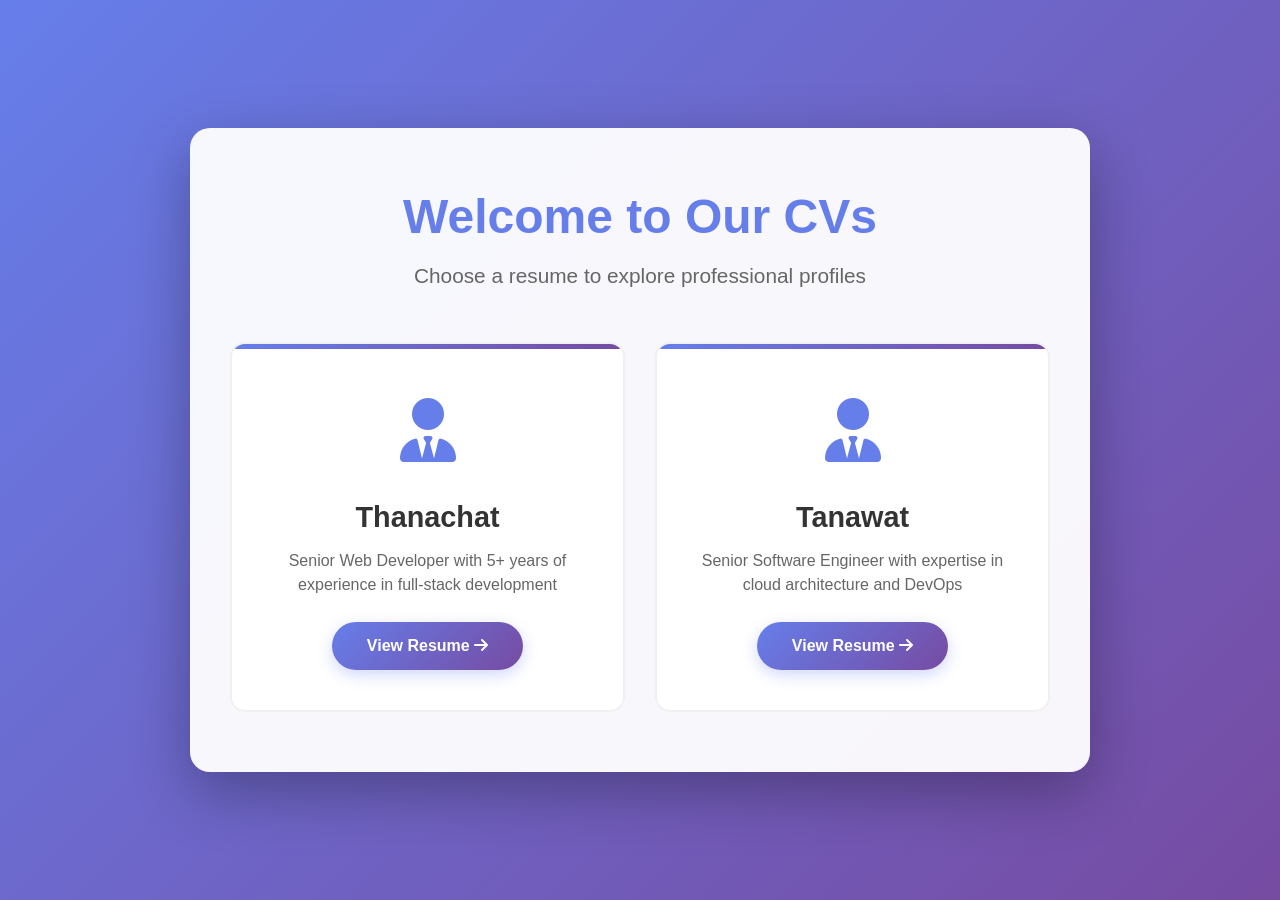
==== rush/index.html @ f700e848 "add rush project" ====
<!DOCTYPE html>
<html lang="en">
<head>
    <meta charset="UTF-8">
    <meta name="viewport" content="width=device-width, initial-scale=1.0">
    <title>CVs - Landing Page</title>
    <link href="https://cdn.jsdelivr.net/npm/bootstrap@5.3.0/dist/css/bootstrap.min.css" rel="stylesheet">
    <link rel="stylesheet" href="https://cdnjs.cloudflare.com/ajax/libs/font-awesome/6.4.0/css/all.min.css">
    <link rel="stylesheet" href="styles.css">
</head>
<body>
    <div class="main-container">
        <h1 class="header-title">Welcome to Our CVs</h1>
        <p class="header-subtitle">Choose a resume to explore professional profiles</p>
        
        <div class="cv-cards-container">
            <div class="cv-card">
                <div class="cv-icon">
                    <i class="fas fa-user-tie"></i>
                </div>
                <h2>Thanachat</h2>
                <p>Senior Web Developer with 5+ years of experience in full-stack development</p>
                <a href="cv1.html" class="cv-link">
                    View Resume <i class="fas fa-arrow-right"></i>
                </a>
            </div>
            
            <div class="cv-card">
                <div class="cv-icon">
                    <i class="fas fa-user-tie"></i>
                </div>
                <h2>Tanawat</h2>
                <p>Senior Software Engineer with expertise in cloud architecture and DevOps</p>
                <a href="cv2.html" class="cv-link">
                    View Resume <i class="fas fa-arrow-right"></i>
                </a>
            </div>
        </div>
    </div>
    
    <script src="https://cdn.jsdelivr.net/npm/bootstrap@5.3.0/dist/js/bootstrap.bundle.min.js"></script>
</body>
</html>
---- rush/styles.css ----
body {
    background: linear-gradient(135deg, #667eea 0%, #764ba2 100%);
    min-height: 100vh;
    display: flex;
    align-items: center;
    justify-content: center;
    font-family: 'Segoe UI', Tahoma, Geneva, Verdana, sans-serif;
}

.main-container {
    background: rgba(255, 255, 255, 0.95);
    border-radius: 20px;
    padding: 60px 40px;
    box-shadow: 0 20px 60px rgba(0, 0, 0, 0.3);
    max-width: 900px;
    width: 90%;
    margin: 20px;
}

.header-title {
    font-size: 3rem;
    font-weight: 700;
    color: #667eea;
    margin-bottom: 15px;
    text-align: center;
}

.header-subtitle {
    font-size: 1.3rem;
    color: #666;
    text-align: center;
    margin-bottom: 50px;
}

.cv-cards-container {
    display: grid;
    grid-template-columns: repeat(auto-fit, minmax(300px, 1fr));
    gap: 30px;
    margin-top: 40px;
}

.cv-card {
    background: white;
    border-radius: 15px;
    padding: 40px 30px;
    text-align: center;
    transition: transform 0.3s, box-shadow 0.3s;
    border: 2px solid #f0f0f0;
    position: relative;
    overflow: hidden;
}

.cv-card::before {
    content: '';
    position: absolute;
    top: 0;
    left: 0;
    right: 0;
    height: 5px;
    background: linear-gradient(90deg, #667eea 0%, #764ba2 100%);
}

.cv-card:hover {
    transform: translateY(-10px);
    box-shadow: 0 15px 40px rgba(102, 126, 234, 0.4);
}

.cv-icon {
    font-size: 4rem;
    color: #667eea;
    margin-bottom: 20px;
}

.cv-card h2 {
    font-size: 1.8rem;
    color: #333;
    margin-bottom: 15px;
    font-weight: 600;
}

.cv-card p {
    color: #666;
    margin-bottom: 25px;
    font-size: 1rem;
}

.cv-link {
    display: inline-block;
    padding: 12px 35px;
    background: linear-gradient(135deg, #667eea 0%, #764ba2 100%);
    color: white;
    text-decoration: none;
    border-radius: 25px;
    font-weight: 600;
    transition: all 0.3s;
    box-shadow: 0 5px 15px rgba(102, 126, 234, 0.3);
}

.cv-link:hover {
    transform: scale(1.05);
    box-shadow: 0 8px 25px rgba(102, 126, 234, 0.5);
    color: white;
}

@media (max-width: 768px) {
    .header-title {
        font-size: 2.2rem;
    }
    
    .header-subtitle {
        font-size: 1.1rem;
    }
    
    .main-container {
        padding: 40px 25px;
    }
    
    .cv-cards-container {
        grid-template-columns: 1fr;
    }
}
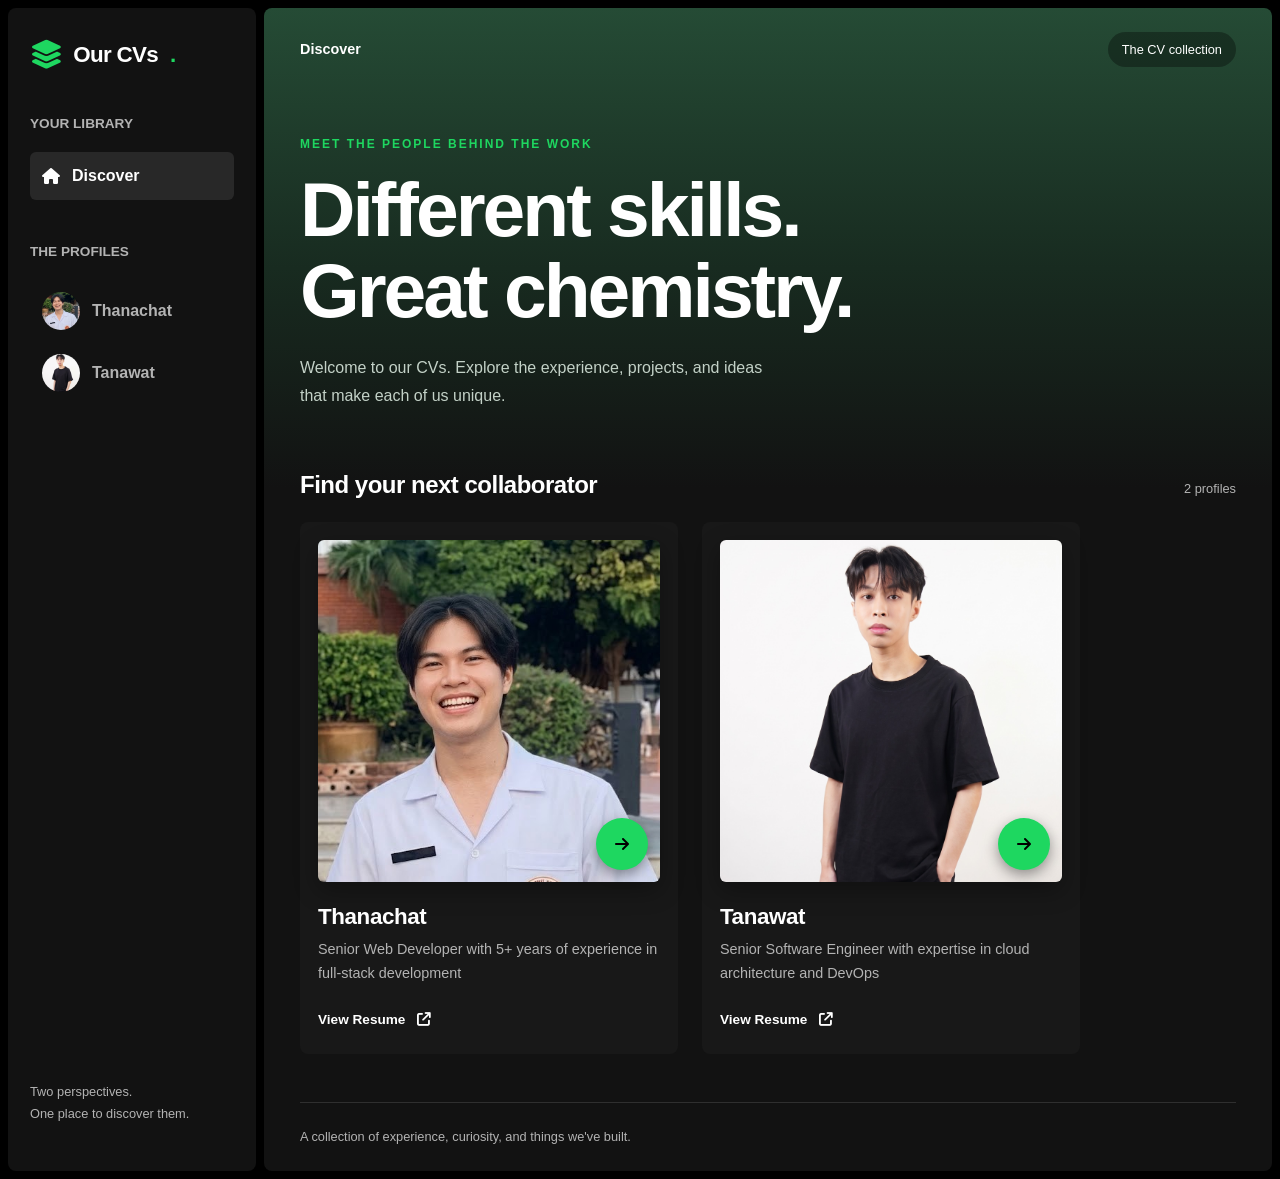
==== commit f9dd33c7: "spotify theme" ====
--- a/rush/index.html
+++ b/rush/index.html
@@ -1,43 +1,127 @@
 <!DOCTYPE html>
 <html lang="en">
-<head>
-    <meta charset="UTF-8">
-    <meta name="viewport" content="width=device-width, initial-scale=1.0">
-    <title>CVs - Landing Page</title>
-    <link href="https://cdn.jsdelivr.net/npm/bootstrap@5.3.0/dist/css/bootstrap.min.css" rel="stylesheet">
-    <link rel="stylesheet" href="https://cdnjs.cloudflare.com/ajax/libs/font-awesome/6.4.0/css/all.min.css">
-    <link rel="stylesheet" href="styles.css">
-</head>
-<body>
-    <div class="main-container">
-        <h1 class="header-title">Welcome to Our CVs</h1>
-        <p class="header-subtitle">Choose a resume to explore professional profiles</p>
-        
-        <div class="cv-cards-container">
-            <div class="cv-card">
-                <div class="cv-icon">
-                    <i class="fas fa-user-tie"></i>
-                </div>
-                <h2>Thanachat</h2>
-                <p>Senior Web Developer with 5+ years of experience in full-stack development</p>
-                <a href="cv1.html" class="cv-link">
-                    View Resume <i class="fas fa-arrow-right"></i>
+    <head>
+        <meta charset="UTF-8" />
+        <meta name="viewport" content="width=device-width, initial-scale=1.0" />
+        <title>Our CVs — Profile Library</title>
+        <link
+            href="https://cdn.jsdelivr.net/npm/bootstrap@5.3.0/dist/css/bootstrap.min.css"
+            rel="stylesheet"
+        />
+        <link
+            rel="stylesheet"
+            href="https://cdnjs.cloudflare.com/ajax/libs/font-awesome/6.4.0/css/all.min.css"
+        />
+        <link rel="stylesheet" href="styles.css" />
+    </head>
+    <body>
+        <div class="app-shell">
+            <!-- Library navigation -->
+            <aside class="library-sidebar">
+                <a class="brand" href="index.html">
+                    <i class="fas fa-layer-group" aria-hidden="true"></i>
+                    Our CVs
+                    <span class="brand-dot">.</span>
                 </a>
-            </div>
-            
-            <div class="cv-card">
-                <div class="cv-icon">
-                    <i class="fas fa-user-tie"></i>
-                </div>
-                <h2>Tanawat</h2>
-                <p>Senior Software Engineer with expertise in cloud architecture and DevOps</p>
-                <a href="cv2.html" class="cv-link">
-                    View Resume <i class="fas fa-arrow-right"></i>
-                </a>
-            </div>
+                <nav aria-label="Profile library">
+                    <p class="sidebar-label">YOUR LIBRARY</p>
+                    <a class="sidebar-link active" href="index.html" aria-current="page">
+                        <i class="fas fa-home" aria-hidden="true"></i>
+                        Discover
+                    </a>
+                    <p class="sidebar-label">THE PROFILES</p>
+                    <a class="sidebar-link" href="cv1.html">
+                        <img src="assests/66050738.jpg" alt="" />
+                        Thanachat
+                    </a>
+                    <a class="sidebar-link" href="cv2.html">
+                        <img src="assests/xZe.jpg" alt="" />
+                        Tanawat
+                    </a>
+                </nav>
+                <p class="sidebar-note">
+                    Two perspectives.
+                    <br />
+                    One place to discover them.
+                </p>
+            </aside>
+            <main class="main-container">
+                <header class="topbar">
+                    <span class="page-label">Discover</span>
+                    <span class="collection-pill">The CV collection</span>
+                </header>
+                <!-- Introduction -->
+                <section class="hero" aria-labelledby="page-title">
+                    <p class="eyebrow">Meet the people behind the work</p>
+                    <h1 class="header-title" id="page-title">
+                        Different skills.
+                        <br />
+                        Great chemistry.
+                    </h1>
+                    <p class="header-subtitle">
+                        Welcome to our CVs. Explore the experience, projects, and ideas that make
+                        each of us unique.
+                    </p>
+                </section>
+                <!-- Profile collection -->
+                <section class="profiles-section" aria-labelledby="profiles-title">
+                    <div class="section-heading">
+                        <h2 id="profiles-title">Find your next collaborator</h2>
+                        <span>2 profiles</span>
+                    </div>
+                    <div class="cv-cards-container">
+                        <article class="cv-card">
+                            <a
+                                class="portrait-link"
+                                href="cv1.html"
+                                aria-label="Explore Thanachat's resume"
+                            >
+                                <img
+                                    class="portrait"
+                                    src="assests/66050738.jpg"
+                                    alt="Thanachat Thongphad"
+                                />
+                                <span class="open-profile" aria-hidden="true">
+                                    <i class="fas fa-arrow-right"></i>
+                                </span>
+                            </a>
+                            <h3>Thanachat</h3>
+                            <p>
+                                Senior Web Developer with 5+ years of experience in full-stack
+                                development
+                            </p>
+                            <a href="cv1.html" class="cv-link">
+                                View Resume
+                                <i class="fas fa-arrow-up-right-from-square" aria-hidden="true"></i>
+                            </a>
+                        </article>
+                        <article class="cv-card">
+                            <a
+                                class="portrait-link"
+                                href="cv2.html"
+                                aria-label="Explore Tanawat's resume"
+                            >
+                                <img class="portrait" src="assests/xZe.jpg" alt="Tanawat Kannark" />
+                                <span class="open-profile" aria-hidden="true">
+                                    <i class="fas fa-arrow-right"></i>
+                                </span>
+                            </a>
+                            <h3>Tanawat</h3>
+                            <p>
+                                Senior Software Engineer with expertise in cloud architecture and
+                                DevOps
+                            </p>
+                            <a href="cv2.html" class="cv-link">
+                                View Resume
+                                <i class="fas fa-arrow-up-right-from-square" aria-hidden="true"></i>
+                            </a>
+                        </article>
+                    </div>
+                </section>
+                <footer class="library-footer">
+                    A collection of experience, curiosity, and things we've built.
+                </footer>
+            </main>
         </div>
-    </div>
-    
-    <script src="https://cdn.jsdelivr.net/npm/bootstrap@5.3.0/dist/js/bootstrap.bundle.min.js"></script>
-</body>
+    </body>
 </html>
--- a/rush/styles.css
+++ b/rush/styles.css
@@ -1,121 +1,330 @@
-body {
-    background: linear-gradient(135deg, #667eea 0%, #764ba2 100%);
+@import url('theme.css');
+
+/* Page layout */
+.app-shell {
+    display: grid;
+    grid-template-columns: 248px minmax(0, 1fr);
+    gap: 8px;
+    padding: 8px;
     min-height: 100vh;
+}
+
+/* Library sidebar */
+.library-sidebar {
+    background: var(--surface);
+    border-radius: 8px;
+    padding: 30px 22px;
+    display: flex;
+    flex-direction: column;
+}
+
+.brand {
     display: flex;
     align-items: center;
-    justify-content: center;
-    font-family: 'Segoe UI', Tahoma, Geneva, Verdana, sans-serif;
-}
-
+    gap: 12px;
+    color: var(--text);
+    font-size: 1.4rem;
+    font-weight: 800;
+    text-decoration: none;
+    letter-spacing: -0.7px;
+}
+
+.brand i,
+.brand-dot {
+    color: var(--green);
+}
+
+.brand i {
+    font-size: 1.8rem;
+}
+
+.sidebar-label {
+    color: var(--muted);
+    margin: 42px 0 18px;
+    font-weight: 700;
+    font-size: 0.85rem;
+}
+
+.sidebar-link {
+    display: flex;
+    align-items: center;
+    gap: 12px;
+    color: var(--muted);
+    text-decoration: none;
+    padding: 12px;
+    border-radius: 6px;
+    font-weight: 600;
+}
+
+.sidebar-link:hover,
+.sidebar-link.active {
+    background: var(--surface-hover);
+    color: var(--text);
+}
+
+.sidebar-link img {
+    width: 38px;
+    height: 38px;
+    border-radius: 50%;
+    object-fit: cover;
+}
+
+.sidebar-note {
+    margin-top: auto;
+    padding-top: 60px;
+    color: var(--muted);
+    font-size: 0.8rem;
+    line-height: 1.7;
+}
+
+/* Main content and header */
 .main-container {
-    background: rgba(255, 255, 255, 0.95);
-    border-radius: 20px;
-    padding: 60px 40px;
-    box-shadow: 0 20px 60px rgba(0, 0, 0, 0.3);
-    max-width: 900px;
-    width: 90%;
-    margin: 20px;
+    background: linear-gradient(180deg, #254b35 0, #182b20 260px, var(--surface) 480px);
+    border-radius: 8px;
+    overflow: hidden;
+    min-width: 0;
+}
+
+.topbar {
+    display: flex;
+    align-items: center;
+    justify-content: space-between;
+    padding: 24px 36px;
+    gap: 16px;
+}
+
+.page-label {
+    font-size: 0.9rem;
+    font-weight: 600;
+}
+
+.collection-pill {
+    color: var(--text);
+    background: #0005;
+    padding: 8px 14px;
+    border-radius: 30px;
+    font-size: 0.8rem;
+}
+
+/* Introductory banner */
+.hero {
+    padding: 44px 36px 38px;
+}
+
+.eyebrow {
+    font-size: 0.75rem;
+    font-weight: 700;
+    letter-spacing: 2px;
+    text-transform: uppercase;
+    color: var(--green);
+    margin-bottom: 16px;
 }
 
 .header-title {
-    font-size: 3rem;
-    font-weight: 700;
-    color: #667eea;
-    margin-bottom: 15px;
-    text-align: center;
+    font-size: clamp(2.8rem, 6vw, 5.8rem);
+    font-weight: 850;
+    letter-spacing: -3px;
+    line-height: 1.05;
+    margin: 0 0 24px;
 }
 
 .header-subtitle {
-    font-size: 1.3rem;
-    color: #666;
-    text-align: center;
-    margin-bottom: 50px;
+    font-size: 1rem;
+    line-height: 1.7;
+    color: #c3d1c7;
+    max-width: 480px;
+    margin: 0;
+}
+
+/* Profile collection */
+.profiles-section {
+    padding: 24px 36px 48px;
+}
+
+.section-heading {
+    display: flex;
+    align-items: baseline;
+    justify-content: space-between;
+    gap: 16px;
+    margin-bottom: 22px;
+}
+
+.section-heading h2 {
+    font-size: 1.5rem;
+    font-weight: 750;
+    letter-spacing: -0.5px;
+    margin: 0;
+}
+
+.section-heading span {
+    color: var(--muted);
+    font-size: 0.8rem;
+    white-space: nowrap;
 }
 
 .cv-cards-container {
     display: grid;
-    grid-template-columns: repeat(auto-fit, minmax(300px, 1fr));
-    gap: 30px;
-    margin-top: 40px;
-}
-
+    grid-template-columns: repeat(2, minmax(0, 1fr));
+    gap: 24px;
+    max-width: 780px;
+}
+
+/* Profile cards */
 .cv-card {
-    background: white;
-    border-radius: 15px;
-    padding: 40px 30px;
-    text-align: center;
-    transition: transform 0.3s, box-shadow 0.3s;
-    border: 2px solid #f0f0f0;
+    background: #181818;
+    border-radius: 8px;
+    padding: 18px;
+    transition: background 0.2s;
+    min-width: 0;
+}
+
+.cv-card:hover,
+.cv-card:focus-within {
+    background: var(--surface-hover);
+}
+
+.portrait-link {
+    display: block;
     position: relative;
-    overflow: hidden;
-}
-
-.cv-card::before {
-    content: '';
+    margin-bottom: 22px;
+    border-radius: 6px;
+}
+
+.portrait {
+    display: block;
+    width: 100%;
+    aspect-ratio: 1;
+    object-fit: cover;
+    object-position: center 30%;
+    border-radius: 6px;
+    box-shadow: 0 8px 25px #0005;
+}
+
+.open-profile {
+    display: grid;
+    place-items: center;
     position: absolute;
-    top: 0;
-    left: 0;
-    right: 0;
-    height: 5px;
-    background: linear-gradient(90deg, #667eea 0%, #764ba2 100%);
-}
-
-.cv-card:hover {
-    transform: translateY(-10px);
-    box-shadow: 0 15px 40px rgba(102, 126, 234, 0.4);
-}
-
-.cv-icon {
-    font-size: 4rem;
-    color: #667eea;
-    margin-bottom: 20px;
-}
-
-.cv-card h2 {
-    font-size: 1.8rem;
-    color: #333;
-    margin-bottom: 15px;
-    font-weight: 600;
+    right: 12px;
+    bottom: 12px;
+    width: 52px;
+    height: 52px;
+    border-radius: 50%;
+    background: var(--green);
+    color: #000;
+    box-shadow: 0 5px 14px #0006;
+    transition:
+        transform 0.2s,
+        background 0.2s;
+}
+
+.portrait-link:hover .open-profile {
+    transform: scale(1.08);
+    background: #3be477;
+}
+
+.cv-card h3 {
+    font-size: 1.4rem;
+    font-weight: 750;
+    margin-bottom: 8px;
+    letter-spacing: -0.4px;
 }
 
 .cv-card p {
-    color: #666;
-    margin-bottom: 25px;
-    font-size: 1rem;
+    color: var(--muted);
+    font-size: 0.9rem;
+    line-height: 1.65;
+    margin-bottom: 18px;
 }
 
 .cv-link {
-    display: inline-block;
-    padding: 12px 35px;
-    background: linear-gradient(135deg, #667eea 0%, #764ba2 100%);
-    color: white;
+    color: var(--text);
     text-decoration: none;
-    border-radius: 25px;
-    font-weight: 600;
-    transition: all 0.3s;
-    box-shadow: 0 5px 15px rgba(102, 126, 234, 0.3);
+    font-size: 0.85rem;
+    font-weight: 700;
+    display: inline-flex;
+    align-items: center;
+    gap: 12px;
+    padding: 6px 0;
 }
 
 .cv-link:hover {
-    transform: scale(1.05);
-    box-shadow: 0 8px 25px rgba(102, 126, 234, 0.5);
-    color: white;
-}
-
-@media (max-width: 768px) {
+    color: var(--green);
+}
+
+/* Footer */
+.library-footer {
+    margin: 0 36px;
+    padding: 24px 0;
+    border-top: 1px solid var(--border);
+    color: var(--muted);
+    font-size: 0.8rem;
+}
+
+/* Large screens */
+@media (min-width: 1500px) {
+    .hero,
+    .profiles-section {
+        padding-left: 56px;
+    }
+}
+
+/* Tablet layout */
+@media (max-width: 900px) {
+    .app-shell {
+        grid-template-columns: 200px minmax(0, 1fr);
+    }
+    .library-sidebar {
+        padding: 26px 12px;
+    }
+    .topbar,
+    .hero,
+    .profiles-section {
+        padding-left: 24px;
+        padding-right: 24px;
+    }
+    .cv-cards-container {
+        gap: 12px;
+    }
+    .cv-card {
+        padding: 12px;
+    }
+}
+
+/* Mobile layout */
+@media (max-width: 650px) {
+    .app-shell {
+        grid-template-columns: 1fr;
+    }
+    .library-sidebar {
+        padding: 16px 20px;
+    }
+    .library-sidebar nav,
+    .sidebar-note {
+        display: none;
+    }
+    .brand {
+        font-size: 1.2rem;
+    }
+    .topbar {
+        padding: 18px 20px;
+    }
+    .hero {
+        padding: 28px 20px;
+    }
     .header-title {
-        font-size: 2.2rem;
-    }
-    
-    .header-subtitle {
-        font-size: 1.1rem;
-    }
-    
-    .main-container {
-        padding: 40px 25px;
-    }
-    
+        letter-spacing: -1.5px;
+    }
+    .profiles-section {
+        padding: 20px;
+    }
     .cv-cards-container {
         grid-template-columns: 1fr;
-    }
-}
+        gap: 20px;
+    }
+    .cv-card {
+        padding: 16px;
+    }
+    .library-footer {
+        margin: 0 20px;
+    }
+}
